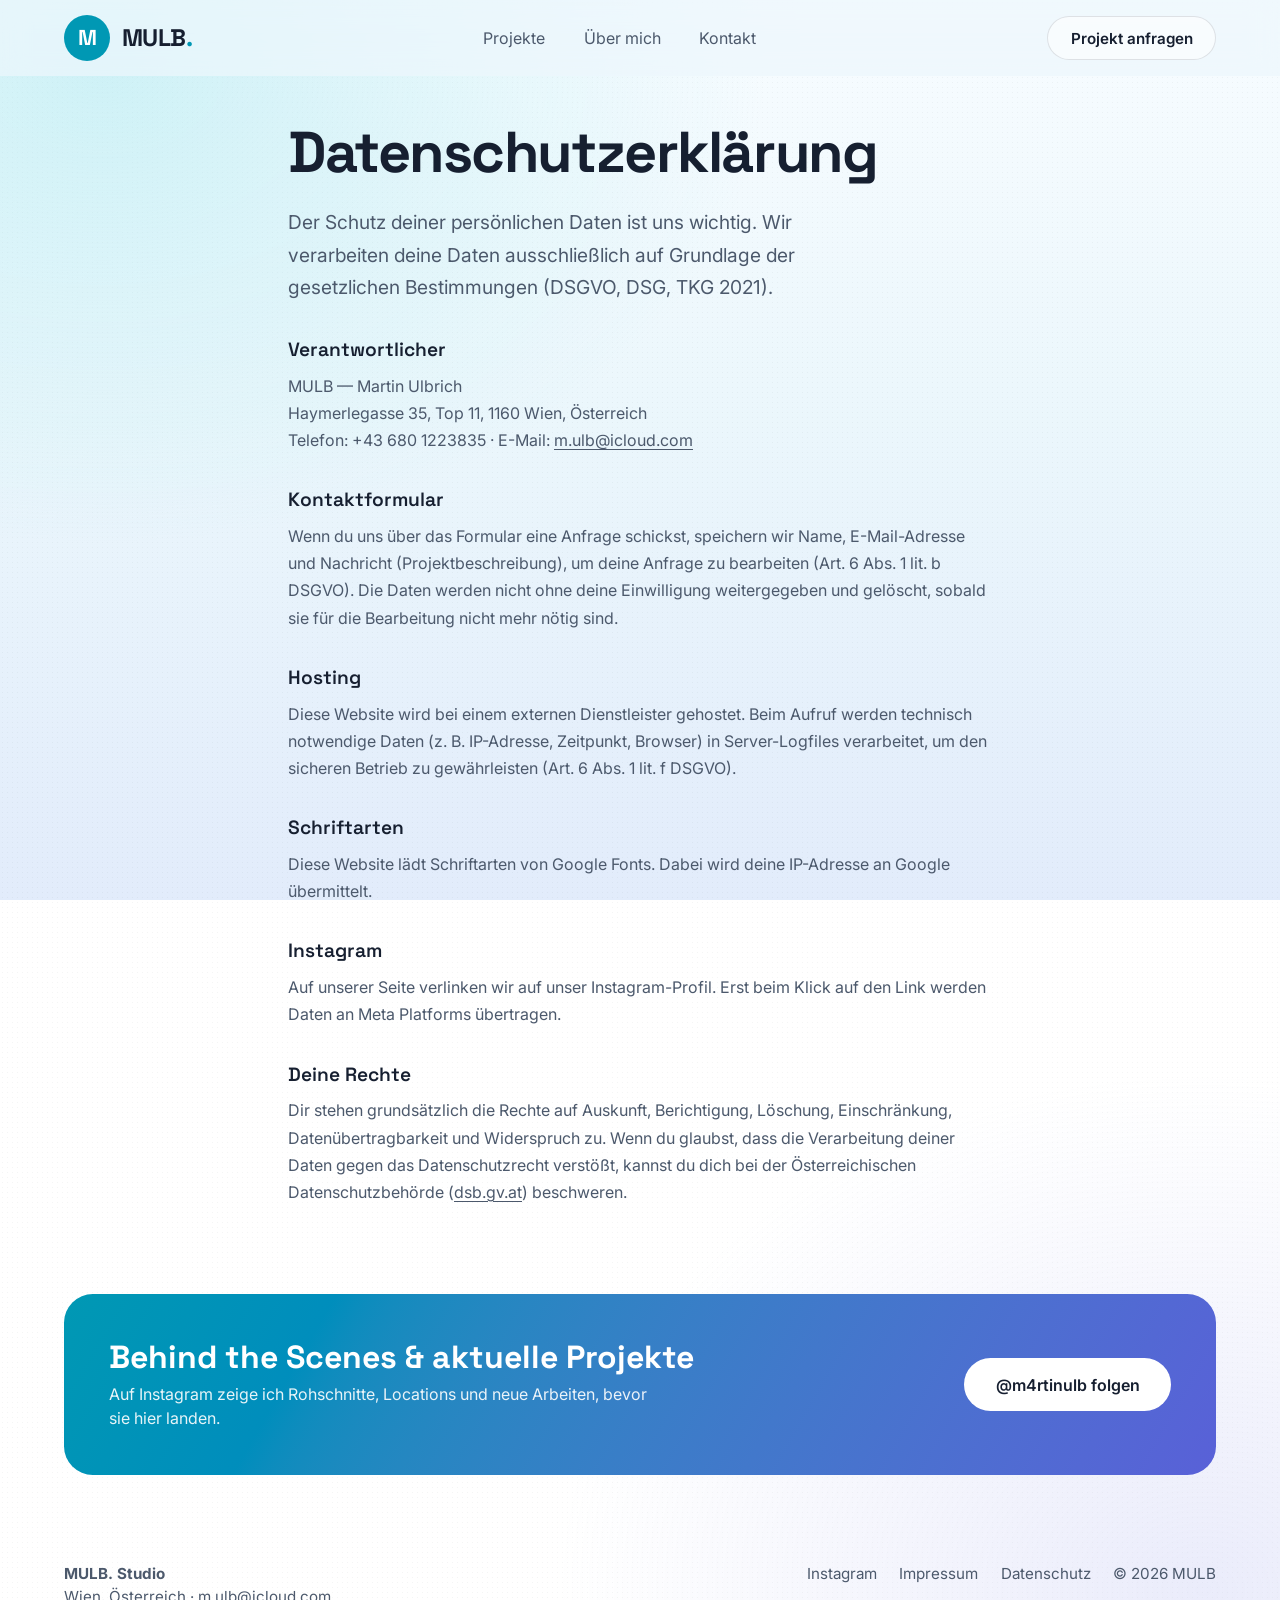
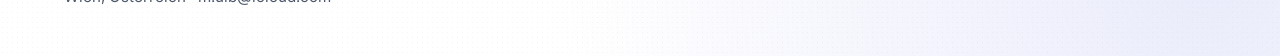
==== public/datenschutz/index.html @ 2d1d8f50 "mov to mp4 videos" ====
<!DOCTYPE html>
<html lang="de">
<head>
<meta charset="utf-8">
<meta name="viewport" content="width=device-width,initial-scale=1">
<title>Datenschutzerklärung — MULB Studio Wien</title>
<meta name="description" content="Wie MULB personenbezogene Daten gemäß DSGVO und österreichischem Datenschutzgesetz verarbeitet.">
<meta property="og:title" content="Datenschutzerklärung — MULB Studio Wien">
<meta property="og:description" content="Wie MULB personenbezogene Daten gemäß DSGVO und österreichischem Datenschutzgesetz verarbeitet.">
<meta property="og:type" content="website">
<meta name="twitter:card" content="summary">
<link rel="icon" href="data:image/svg+xml,%3Csvg xmlns='http://www.w3.org/2000/svg' viewBox='0 0 64 64'%3E%3Ccircle cx='32' cy='32' r='32' fill='%230891b2'/%3E%3Ctext x='32' y='43' font-size='34' font-family='Arial' font-weight='700' text-anchor='middle' fill='white'%3EM%3C/text%3E%3C/svg%3E">
<link rel="preconnect" href="https://fonts.googleapis.com">
<link rel="preconnect" href="https://fonts.gstatic.com" crossorigin>
<link href="https://fonts.googleapis.com/css2?family=Inter:wght@400;500;600&family=Space+Grotesk:wght@500;700&display=swap" rel="stylesheet">
<link rel="stylesheet" href="../css/style.css">
</head>
<body>
<div class="canvas">
<header class="site"><div class="wrap bar">
  <a class="logo" href="../index.html"><i>M</i><span>MULB<b>.</b></span></a>
  <nav><a href="../index.html#arbeiten">Projekte</a><a href="../index.html#ueber-mulb">Über mich</a><a href="../index.html#kontakt">Kontakt</a></nav>
  <a class="btn ghost small" href="../index.html#kontakt">Projekt anfragen</a>
</div></header>
<main>
<section class="doc"><div class="wrap narrow">
  <h1 class="h1">Datenschutzerklärung</h1>
  <p class="lead">Der Schutz deiner persönlichen Daten ist uns wichtig. Wir verarbeiten deine Daten ausschließlich auf Grundlage der gesetzlichen Bestimmungen (DSGVO, DSG, TKG 2021).</p>
  <h2>Verantwortlicher</h2>
  <p>MULB — Martin Ulbrich<br>Haymerlegasse 35, Top 11, 1160 Wien, Österreich<br>Telefon: +43 680 1223835 · E-Mail: <a href="mailto:m.ulb@icloud.com">m.ulb@icloud.com</a></p>
  <h2>Kontaktformular</h2>
  <p>Wenn du uns über das Formular eine Anfrage schickst, speichern wir Name, E-Mail-Adresse und Nachricht (Projektbeschreibung), um deine Anfrage zu bearbeiten (Art. 6 Abs. 1 lit. b DSGVO). Die Daten werden nicht ohne deine Einwilligung weitergegeben und gelöscht, sobald sie für die Bearbeitung nicht mehr nötig sind.</p>
  <h2>Hosting</h2>
  <p>Diese Website wird bei einem externen Dienstleister gehostet. Beim Aufruf werden technisch notwendige Daten (z. B. IP-Adresse, Zeitpunkt, Browser) in Server-Logfiles verarbeitet, um den sicheren Betrieb zu gewährleisten (Art. 6 Abs. 1 lit. f DSGVO).</p>
  <h2>Schriftarten</h2>
  <p>Diese Website lädt Schriftarten von Google Fonts. Dabei wird deine IP-Adresse an Google übermittelt.</p>
  <h2>Instagram</h2>
  <p>Auf unserer Seite verlinken wir auf unser Instagram-Profil. Erst beim Klick auf den Link werden Daten an Meta Platforms übertragen.</p>
  <h2>Deine Rechte</h2>
  <p>Dir stehen grundsätzlich die Rechte auf Auskunft, Berichtigung, Löschung, Einschränkung, Datenübertragbarkeit und Widerspruch zu. Wenn du glaubst, dass die Verarbeitung deiner Daten gegen das Datenschutzrecht verstößt, kannst du dich bei der Österreichischen Datenschutzbehörde (<a href="https://www.dsb.gv.at" target="_blank" rel="noopener">dsb.gv.at</a>) beschweren.</p>
</div></section>
</main>
<section class="insta"><div class="wrap">
  <div class="band"><div><h2>Behind the Scenes &amp; aktuelle Projekte</h2>
  <p>Auf Instagram zeige ich Rohschnitte, Locations und neue Arbeiten, bevor sie hier landen.</p></div>
  <a class="btn primary" href="https://www.instagram.com/m4rtinulb/" target="_blank" rel="noopener">@m4rtinulb folgen</a></div>
</div></section>
<footer><div class="wrap foot">
  <p><strong>MULB. Studio</strong><br>Wien, Österreich · <a href="mailto:m.ulb@icloud.com">m.ulb@icloud.com</a></p>
  <p class="links"><a href="https://www.instagram.com/m4rtinulb/" target="_blank" rel="noopener">Instagram</a><a href="../impressum/index.html">Impressum</a><a href="../datenschutz/index.html">Datenschutz</a><span>© 2026 MULB</span></p>
</div></footer>
</div>
<dialog id="lb"><span id="lbn"></span><button class="x" id="lbx" type="button" aria-label="Schließen"><svg viewBox="0 0 24 24" width="20" height="20" fill="none" stroke="currentColor" stroke-width="2.2" stroke-linecap="round"><path d="M6 6l12 12M18 6L6 18"/></svg></button><button class="nav prev" id="lbp" type="button" aria-label="Zurück"><svg viewBox="0 0 24 24" width="22" height="22" fill="none" stroke="currentColor" stroke-width="2.4" stroke-linecap="round" stroke-linejoin="round"><path d="M15 5l-7 7 7 7"/></svg></button><button class="nav next" id="lbnx" type="button" aria-label="Weiter"><svg viewBox="0 0 24 24" width="22" height="22" fill="none" stroke="currentColor" stroke-width="2.4" stroke-linecap="round" stroke-linejoin="round"><path d="M9 5l7 7-7 7"/></svg></button><div id="lbc"></div></dialog>
<script src="../js/galleries.js"></script>
<script src="../js/site.js"></script>
</body>
</html>
---- public/css/style.css ----
:root{--radius:1rem;--bg:oklch(95.5% .014 235);--fg:oklch(24% .035 262);--card:oklch(100% 0 0/.62);--primary:oklch(62% .125 214);--accent:oklch(55% .18 276);--muted:oklch(46% .035 258);--border:oklch(24% .035 262/.12);--display:"Space Grotesk",ui-sans-serif,system-ui,sans-serif}
*{box-sizing:border-box;margin:0;padding:0}
html{scroll-behavior:smooth;scroll-padding-top:90px}
body{font-family:Inter,ui-sans-serif,system-ui,sans-serif;color:var(--fg);line-height:1.5;-webkit-font-smoothing:antialiased;background:linear-gradient(oklch(99% .006 235) 0%,oklch(96.8% .014 226) 46%,oklch(94% .023 259) 100%) fixed}
img,video{display:block;max-width:100%;height:auto}
a{color:inherit;text-decoration:none}
ul,ol{list-style:none}
.canvas{position:relative;isolation:isolate;overflow-x:clip;min-height:100vh}
.canvas::before{content:"";position:absolute;inset:0;z-index:0;pointer-events:none;background-image:radial-gradient(72% 40% at 8% 4%,oklch(88% .07 205/.46),#0000 72%),radial-gradient(68% 42% at 94% 96%,oklch(82% .07 280/.3),#0000 74%),radial-gradient(circle,oklch(35% .03 260/.05) .6px,#0000 .8px);background-size:auto,auto,5px 5px}
.canvas>*{position:relative;z-index:1}
.wrap{max-width:80rem;margin:0 auto;padding:0 1.25rem}
.narrow{max-width:52rem}
@media(min-width:1024px){.wrap{padding:0 4rem}}
header.site{position:sticky;top:0;z-index:30;backdrop-filter:blur(14px);-webkit-backdrop-filter:blur(14px);background:oklch(97% .012 230/.7)}
.bar{display:flex;align-items:center;justify-content:space-between;gap:1rem;height:4.75rem}
.logo{display:flex;align-items:center;gap:.7rem;font-family:var(--display);font-weight:700;font-size:1.5rem;letter-spacing:-.02em}
.logo i{width:2.9rem;height:2.9rem;border-radius:50%;background:var(--primary);color:#fff;display:grid;place-items:center;font-style:normal;font-size:1.35rem}
.logo b{color:var(--primary)}
nav{display:none;gap:2.4rem;font-size:1rem;color:var(--muted)}
nav a:hover{color:var(--fg)}
@media(min-width:768px){nav{display:flex}}
.btn{display:inline-flex;align-items:center;justify-content:center;border-radius:999px;padding:.95rem 1.9rem;font:600 1rem Inter,sans-serif;cursor:pointer;border:1px solid transparent;transition:transform .2s,background .2s,border-color .2s;text-align:center}
.btn:hover{transform:translateY(-1px)}
.btn.primary{background:var(--primary);color:#fff}
.btn.primary:hover{background:oklch(57% .125 214)}
.btn.ghost{background:oklch(100% 0 0/.6);border-color:var(--border);color:var(--fg)}
.btn.ghost:hover{background:oklch(100% 0 0/.9)}
.btn.small{padding:.7rem 1.4rem;font-size:.95rem}
.btns{display:flex;flex-wrap:wrap;gap:.9rem}
.eyebrow{display:inline-block;border:1px solid var(--border);background:oklch(100% 0 0/.6);color:var(--primary);border-radius:999px;padding:.4rem 1.1rem;font-size:.78rem;letter-spacing:.2em;font-weight:500;text-transform:uppercase;margin-bottom:1.5rem}
.eyebrow.plain{border:0;background:none;padding:0;color:var(--primary);margin-bottom:.9rem}
.h1,h1{font-family:var(--display);font-weight:700;letter-spacing:-.025em;line-height:.98;font-size:clamp(3rem,7.4vw,6.2rem)}
.h2{font-family:var(--display);font-weight:700;letter-spacing:-.02em;line-height:1.05;font-size:clamp(2rem,4.2vw,3rem);margin-bottom:.75rem}
h3{font-family:var(--display);font-weight:700;letter-spacing:-.01em;font-size:1.3rem}
.grad{background:linear-gradient(90deg,var(--primary),var(--accent));-webkit-background-clip:text;background-clip:text;color:transparent}
.lead{font-size:1.2rem;color:var(--muted);max-width:34rem;margin:1.6rem 0 2rem}
.sub{color:var(--muted);max-width:38rem;margin-bottom:1.6rem}
.sub.wide{max-width:42rem}
section{padding:3.5rem 0}
.hero{padding:3rem 0 4rem}
.herogrid{display:grid;gap:3rem;align-items:center}
@media(min-width:1024px){.herogrid{grid-template-columns:minmax(0,1fr) minmax(18rem,24rem);gap:4rem}.hero{padding:4rem 0 5rem}}
.reel{justify-self:center;width:min(100%,24rem);aspect-ratio:9/16;max-height:42rem;background:oklch(100% 0 0/.9);border:1px solid var(--border);border-radius:2rem;padding:.7rem;box-shadow:0 24px 60px -24px oklch(40% .1 220/.4)}
.reelin{position:relative;width:100%;height:100%;border-radius:1.4rem;overflow:hidden;background:linear-gradient(150deg,oklch(88% .07 205),oklch(82% .07 280))}
.reelin video{width:100%;height:100%;object-fit:cover}
.mute{position:absolute;right:.9rem;bottom:.9rem;width:2.6rem;height:2.6rem;border-radius:50%;border:0;background:oklch(100% 0 0/.7);backdrop-filter:blur(8px);cursor:pointer;font-size:1.05rem}
.pgrid{display:grid;gap:1.5rem;grid-template-columns:1fr}
@media(min-width:560px){.pgrid{grid-template-columns:repeat(2,1fr)}}
@media(min-width:1024px){.pgrid{grid-template-columns:repeat(4,1fr)}}
.pcard h3{margin:1rem 0 .15rem}
.pcard p{color:var(--muted);font-size:.95rem}
.pimg{position:relative;aspect-ratio:4/5;border-radius:1.6rem;overflow:hidden;background:linear-gradient(140deg,oklch(88% .07 205),oklch(82% .07 280))}
.pimg img{width:100%;height:100%;object-fit:cover;transition:transform .5s}
.pcard:hover .pimg img{transform:scale(1.05)}
.pill{position:absolute;left:1rem;bottom:1rem;background:oklch(100% 0 0/.88);border-radius:999px;padding:.4rem 1rem;font-size:.85rem;font-weight:600}
.more{display:inline-block;margin-top:.5rem;color:var(--primary);font-weight:600;font-size:.95rem;transition:transform .2s}
a:hover>.more,.more:hover{transform:translateX(4px)}
.card{background:var(--card);border:1px solid var(--border);border-radius:1.8rem;backdrop-filter:blur(10px);-webkit-backdrop-filter:blur(10px)}
.packhead{display:flex;flex-wrap:wrap;gap:1.5rem;justify-content:space-between;align-items:flex-end;margin-bottom:2rem}
.packgrid{display:grid;gap:1.25rem}
@media(min-width:768px){.packgrid{grid-template-columns:repeat(2,1fr)}}
.pack{padding:2rem}
.pack p{color:var(--muted);margin:.6rem 0 1.1rem}
.pack ul li{padding:.3rem 0 .3rem 1.4rem;position:relative;font-size:.97rem}
.pack ul li::before{content:"";position:absolute;left:0;top:.8rem;width:.55rem;height:.55rem;border-radius:50%;background:linear-gradient(90deg,var(--primary),var(--accent))}
.pack .more{margin-top:1.2rem}
.num{display:block;font-family:var(--display);font-weight:700;color:var(--primary);font-size:.95rem;letter-spacing:.1em;margin-bottom:.6rem}
.note{color:var(--muted);margin-top:1.6rem;font-size:.95rem}
.steps{display:grid;gap:1.1rem;margin-top:1rem}
@media(min-width:900px){.steps{grid-template-columns:repeat(3,1fr)}}
.step{padding:1.8rem}
.step p{color:var(--muted);margin-top:.5rem}
.about{display:grid;gap:2.5rem;align-items:center}
@media(min-width:900px){.about{grid-template-columns:minmax(0,22rem) 1fr;gap:4rem}}
.portrait{aspect-ratio:4/5;border-radius:2rem;overflow:hidden;background:linear-gradient(140deg,oklch(88% .07 205),oklch(82% .07 280))}
.portrait img{width:100%;height:100%;object-fit:cover}
.faq{display:grid;gap:.8rem;margin-top:1rem}
.faq details{padding:1.2rem 1.5rem;border-radius:1.2rem}
.faq summary{cursor:pointer;font-weight:600;list-style:none;display:flex;justify-content:space-between;gap:1rem}
.faq summary::-webkit-details-marker{display:none}
.faq summary::after{content:"+";color:var(--primary);font-size:1.4rem;line-height:1}
.faq details[open] summary::after{content:"–"}
.faq p{color:var(--muted);margin-top:.8rem}
.contact{padding:clamp(1.5rem,4vw,3.5rem);display:grid;gap:2.5rem}
@media(min-width:900px){.contact{grid-template-columns:1fr 1fr}}
dl{display:grid;gap:.2rem;margin-top:1rem}
dt{font-size:.78rem;letter-spacing:.15em;text-transform:uppercase;color:var(--primary);font-weight:500;margin-top:.9rem}
dd a{text-decoration:underline;text-underline-offset:3px}
.cform{display:grid;gap:1rem}
.cform label{display:grid;gap:.4rem;font-weight:500;font-size:.95rem}
.cform input,.cform textarea{font:inherit;padding:.85rem 1rem;border-radius:1rem;border:1px solid var(--border);background:oklch(100% 0 0/.8);color:var(--fg)}
.cform input:focus,.cform textarea:focus{outline:2px solid var(--primary);outline-offset:1px}
.fine{color:var(--muted);font-size:.85rem}
.fine a,.doc a{text-decoration:underline;text-underline-offset:3px}
.insta .band{display:flex;flex-wrap:wrap;gap:1.5rem;justify-content:space-between;align-items:center;border-radius:1.8rem;padding:clamp(1.5rem,4vw,2.8rem);background:linear-gradient(120deg,oklch(62% .125 214),oklch(55% .18 276));color:#fff}
.insta h2{font-family:var(--display);font-size:clamp(1.4rem,2.6vw,2rem);line-height:1.15;margin-bottom:.4rem}
.insta p{opacity:.9;max-width:34rem}
.insta .btn.primary{background:#fff;color:var(--fg)}
footer{padding:2rem 0 3rem;color:var(--muted);font-size:.95rem}
.foot{display:flex;flex-wrap:wrap;gap:1rem;justify-content:space-between}
.foot a:hover{color:var(--fg)}
.links{display:flex;flex-wrap:wrap;gap:1.4rem}
.galhead{padding:2.5rem 0 1rem}
.back{display:block;width:fit-content;color:var(--muted);margin-bottom:1.5rem;font-size:.95rem}
.back:hover{color:var(--fg)}
.masonry{columns:2;column-gap:.8rem}
@media(min-width:900px){.masonry{columns:3;column-gap:1rem}}
.tile{display:block;width:100%;border:0;padding:0;margin:0 0 .8rem;break-inside:avoid;border-radius:1.2rem;overflow:hidden;background:oklch(24% .035 262/.06);cursor:zoom-in;position:relative}
@media(min-width:900px){.tile{margin-bottom:1rem}}
.tile img,.tile video{width:100%;height:auto;transition:transform .5s}
.tile video{aspect-ratio:9/16;object-fit:cover}
.tile:hover img,.tile:hover video{transform:scale(1.03)}
.tile.gone{display:none}
.tile .tag{position:absolute;top:.7rem;right:.7rem;background:oklch(100% 0 0/.88);border-radius:999px;padding:.2rem .7rem;font-size:.78rem;font-weight:600}
.cta{padding:clamp(1.5rem,4vw,3rem);display:flex;flex-wrap:wrap;gap:1.5rem;justify-content:space-between;align-items:center}
.doc{padding:3rem 0 2rem}
.doc h1{font-size:clamp(2.4rem,5vw,3.6rem)}
.doc h2{font-family:var(--display);font-size:1.2rem;font-weight:600;margin:2rem 0 .5rem}
.doc p{color:var(--muted);line-height:1.7}
dialog{border:0;background:transparent;padding:0;margin:0;width:100vw;height:100vh;max-width:none;max-height:none;overflow:hidden;color:#fff}
dialog[open]{display:flex;align-items:center;justify-content:center}
dialog::backdrop{background:oklch(15% .03 255/.92)}
#lbc{position:relative;display:flex;max-width:min(92vw,70rem);max-height:88vh;border-radius:1rem;overflow:hidden}
dialog img,dialog video{max-width:100%;max-height:88vh;display:block;object-fit:contain;background:#000}
.x,.nav{position:fixed;width:2.8rem;height:2.8rem;border:0;border-radius:50%;background:oklch(100% 0 0/.16);color:#fff;cursor:pointer;display:grid;place-items:center;backdrop-filter:blur(6px)}
.x:hover,.nav:hover{background:oklch(100% 0 0/.3)}
.x{top:1rem;right:1rem}
.nav{top:50%;transform:translateY(-50%)}
.nav.prev{left:1rem}.nav.next{right:1rem}
#lbn{position:fixed;top:1.5rem;left:1.5rem;font-size:.95rem;opacity:.85}
.mute{display:grid;place-items:center;color:var(--fg)}
.mute svg{width:1.25rem;height:1.25rem}
@media(max-width:600px){.nav{width:2.4rem;height:2.4rem}.nav.prev{left:.4rem}.nav.next{right:.4rem}}
:focus-visible{outline:3px solid var(--accent);outline-offset:3px}
@media(prefers-reduced-motion:reduce){*{transition:none!important;scroll-behavior:auto!important}}
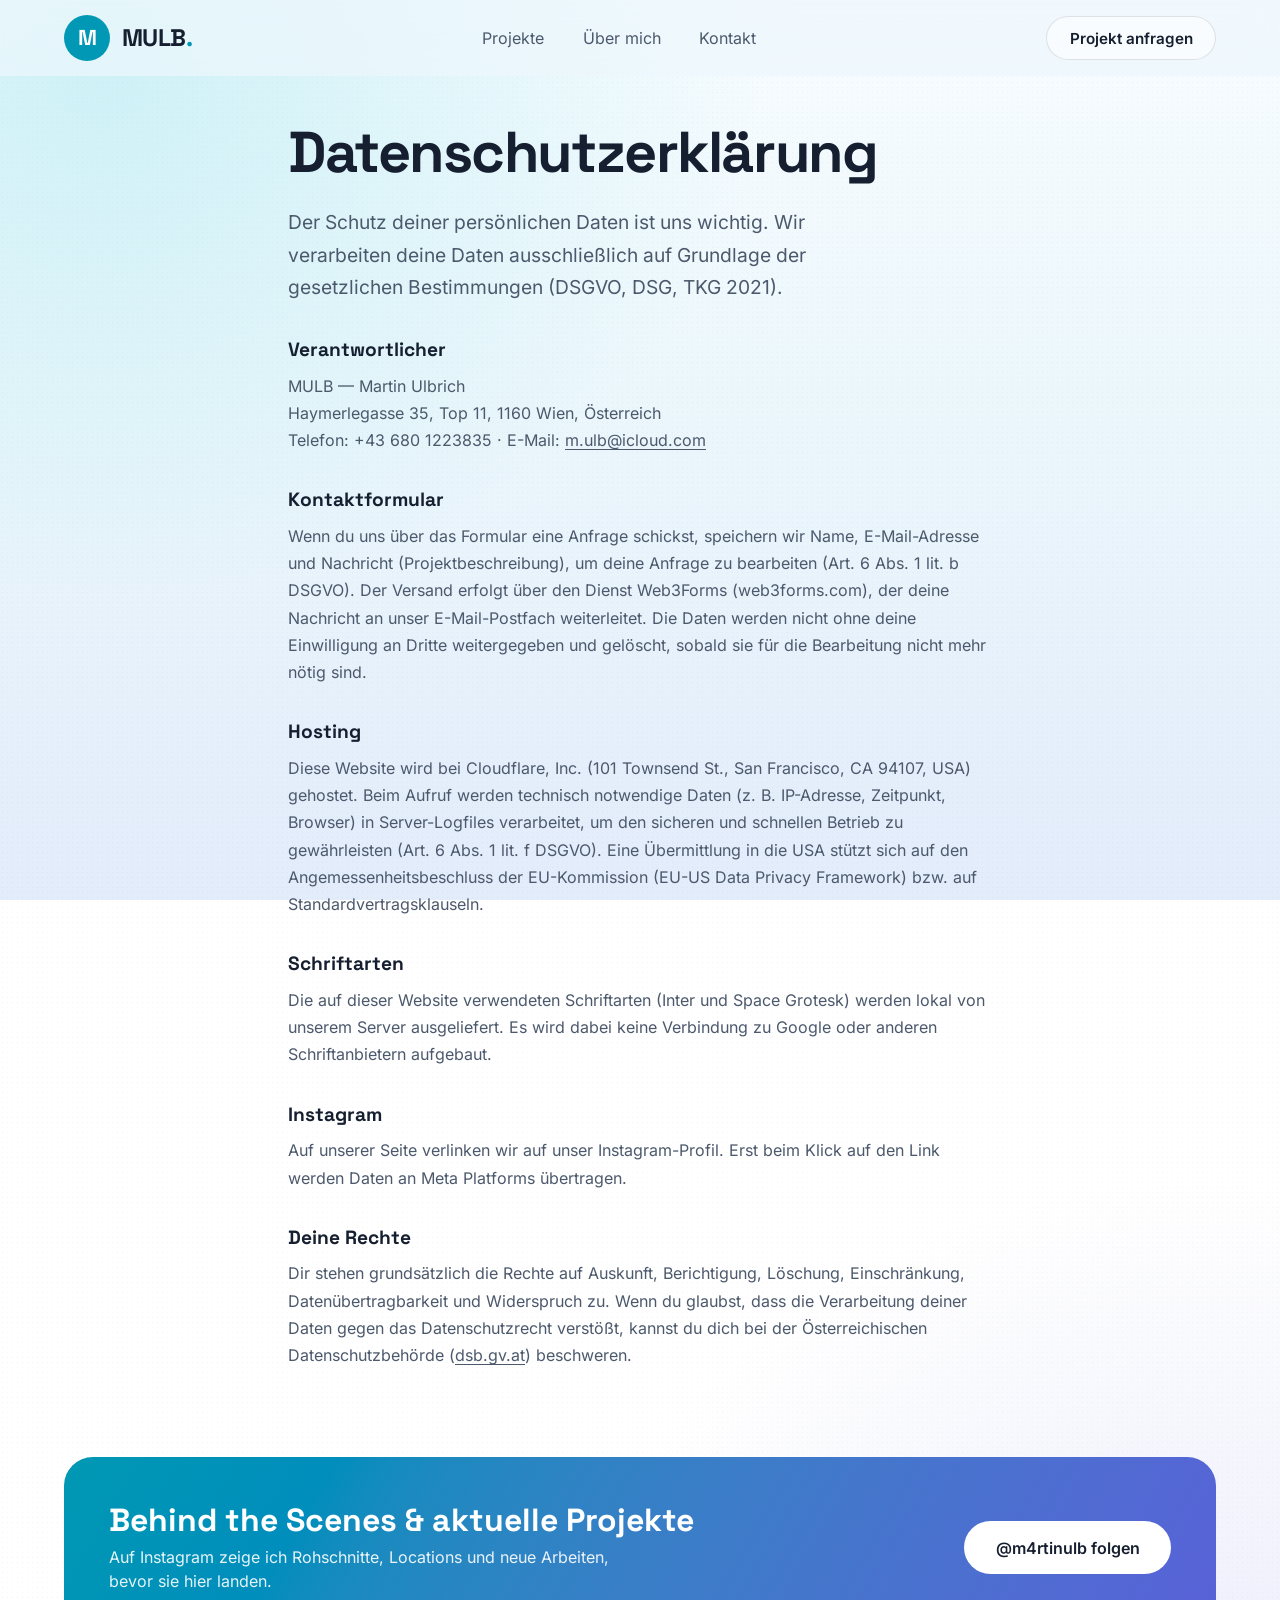
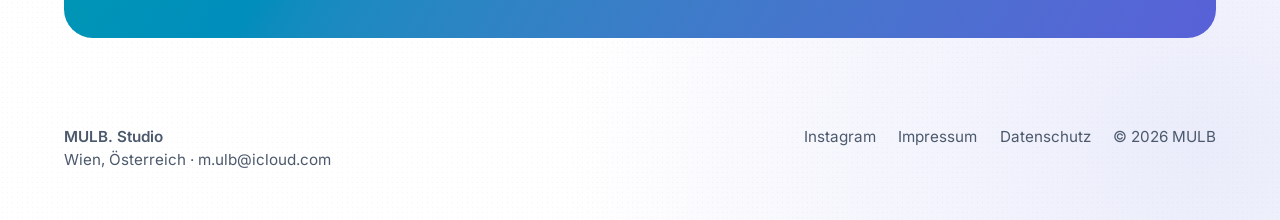
==== commit c3b7c500: "einiges" ====
--- a/public/datenschutz/index.html
+++ b/public/datenschutz/index.html
@@ -8,12 +8,15 @@
 <meta property="og:title" content="Datenschutzerklärung — MULB Studio Wien">
 <meta property="og:description" content="Wie MULB personenbezogene Daten gemäß DSGVO und österreichischem Datenschutzgesetz verarbeitet.">
 <meta property="og:type" content="website">
+<meta property="og:locale" content="de_AT">
+<meta property="og:image" content="https://mulbmedia.com/media/fashion/Fashion-1.jpg">
 <meta name="twitter:card" content="summary">
+<link rel="canonical" href="https://mulbmedia.com/datenschutz/">
+<meta property="og:url" content="https://mulbmedia.com/datenschutz/">
 <link rel="icon" href="data:image/svg+xml,%3Csvg xmlns='http://www.w3.org/2000/svg' viewBox='0 0 64 64'%3E%3Ccircle cx='32' cy='32' r='32' fill='%230891b2'/%3E%3Ctext x='32' y='43' font-size='34' font-family='Arial' font-weight='700' text-anchor='middle' fill='white'%3EM%3C/text%3E%3C/svg%3E">
-<link rel="preconnect" href="https://fonts.googleapis.com">
-<link rel="preconnect" href="https://fonts.gstatic.com" crossorigin>
-<link href="https://fonts.googleapis.com/css2?family=Inter:wght@400;500;600&family=Space+Grotesk:wght@500;700&display=swap" rel="stylesheet">
-<link rel="stylesheet" href="../css/style.css">
+<link rel="preload" href="../fonts/inter-latin-400-normal.woff2" as="font" type="font/woff2" crossorigin>
+<link rel="preload" href="../fonts/space-grotesk-latin-700-normal.woff2" as="font" type="font/woff2" crossorigin>
+<link rel="stylesheet" href="../css/style.css?v=9">
 </head>
 <body>
 <div class="canvas">
@@ -29,11 +32,11 @@
   <h2>Verantwortlicher</h2>
   <p>MULB — Martin Ulbrich<br>Haymerlegasse 35, Top 11, 1160 Wien, Österreich<br>Telefon: +43 680 1223835 · E-Mail: <a href="mailto:m.ulb@icloud.com">m.ulb@icloud.com</a></p>
   <h2>Kontaktformular</h2>
-  <p>Wenn du uns über das Formular eine Anfrage schickst, speichern wir Name, E-Mail-Adresse und Nachricht (Projektbeschreibung), um deine Anfrage zu bearbeiten (Art. 6 Abs. 1 lit. b DSGVO). Die Daten werden nicht ohne deine Einwilligung weitergegeben und gelöscht, sobald sie für die Bearbeitung nicht mehr nötig sind.</p>
+  <p>Wenn du uns über das Formular eine Anfrage schickst, speichern wir Name, E-Mail-Adresse und Nachricht (Projektbeschreibung), um deine Anfrage zu bearbeiten (Art. 6 Abs. 1 lit. b DSGVO). Der Versand erfolgt über den Dienst Web3Forms (web3forms.com), der deine Nachricht an unser E-Mail-Postfach weiterleitet. Die Daten werden nicht ohne deine Einwilligung an Dritte weitergegeben und gelöscht, sobald sie für die Bearbeitung nicht mehr nötig sind.</p>
   <h2>Hosting</h2>
-  <p>Diese Website wird bei einem externen Dienstleister gehostet. Beim Aufruf werden technisch notwendige Daten (z. B. IP-Adresse, Zeitpunkt, Browser) in Server-Logfiles verarbeitet, um den sicheren Betrieb zu gewährleisten (Art. 6 Abs. 1 lit. f DSGVO).</p>
+  <p>Diese Website wird bei Cloudflare, Inc. (101 Townsend St., San Francisco, CA 94107, USA) gehostet. Beim Aufruf werden technisch notwendige Daten (z. B. IP-Adresse, Zeitpunkt, Browser) in Server-Logfiles verarbeitet, um den sicheren und schnellen Betrieb zu gewährleisten (Art. 6 Abs. 1 lit. f DSGVO). Eine Übermittlung in die USA stützt sich auf den Angemessenheitsbeschluss der EU-Kommission (EU-US Data Privacy Framework) bzw. auf Standardvertragsklauseln.</p>
   <h2>Schriftarten</h2>
-  <p>Diese Website lädt Schriftarten von Google Fonts. Dabei wird deine IP-Adresse an Google übermittelt.</p>
+  <p>Die auf dieser Website verwendeten Schriftarten (Inter und Space Grotesk) werden lokal von unserem Server ausgeliefert. Es wird dabei keine Verbindung zu Google oder anderen Schriftanbietern aufgebaut.</p>
   <h2>Instagram</h2>
   <p>Auf unserer Seite verlinken wir auf unser Instagram-Profil. Erst beim Klick auf den Link werden Daten an Meta Platforms übertragen.</p>
   <h2>Deine Rechte</h2>
@@ -51,7 +54,8 @@
 </div></footer>
 </div>
 <dialog id="lb"><span id="lbn"></span><button class="x" id="lbx" type="button" aria-label="Schließen"><svg viewBox="0 0 24 24" width="20" height="20" fill="none" stroke="currentColor" stroke-width="2.2" stroke-linecap="round"><path d="M6 6l12 12M18 6L6 18"/></svg></button><button class="nav prev" id="lbp" type="button" aria-label="Zurück"><svg viewBox="0 0 24 24" width="22" height="22" fill="none" stroke="currentColor" stroke-width="2.4" stroke-linecap="round" stroke-linejoin="round"><path d="M15 5l-7 7 7 7"/></svg></button><button class="nav next" id="lbnx" type="button" aria-label="Weiter"><svg viewBox="0 0 24 24" width="22" height="22" fill="none" stroke="currentColor" stroke-width="2.4" stroke-linecap="round" stroke-linejoin="round"><path d="M9 5l7 7-7 7"/></svg></button><div id="lbc"></div></dialog>
-<script src="../js/galleries.js"></script>
-<script src="../js/site.js"></script>
+<script src="../js/config.js?v=9"></script>
+<script src="../js/galleries.js?v=9"></script>
+<script src="../js/site.js?v=9"></script>
 </body>
 </html>
--- a/public/css/style.css
+++ b/public/css/style.css
@@ -1,4 +1,9 @@
 
+@font-face{font-family:Inter;font-weight:400;font-style:normal;font-display:swap;src:url(../fonts/inter-latin-400-normal.woff2) format("woff2")}
+@font-face{font-family:Inter;font-weight:500;font-style:normal;font-display:swap;src:url(../fonts/inter-latin-500-normal.woff2) format("woff2")}
+@font-face{font-family:Inter;font-weight:600;font-style:normal;font-display:swap;src:url(../fonts/inter-latin-600-normal.woff2) format("woff2")}
+@font-face{font-family:"Space Grotesk";font-weight:500;font-style:normal;font-display:swap;src:url(../fonts/space-grotesk-latin-500-normal.woff2) format("woff2")}
+@font-face{font-family:"Space Grotesk";font-weight:700;font-style:normal;font-display:swap;src:url(../fonts/space-grotesk-latin-700-normal.woff2) format("woff2")}
 :root{--radius:1rem;--bg:oklch(95.5% .014 235);--fg:oklch(24% .035 262);--card:oklch(100% 0 0/.62);--primary:oklch(62% .125 214);--accent:oklch(55% .18 276);--muted:oklch(46% .035 258);--border:oklch(24% .035 262/.12);--display:"Space Grotesk",ui-sans-serif,system-ui,sans-serif}
 *{box-sizing:border-box;margin:0;padding:0}
 html{scroll-behavior:smooth;scroll-padding-top:90px}
@@ -10,6 +15,8 @@
 .canvas::before{content:"";position:absolute;inset:0;z-index:0;pointer-events:none;background-image:radial-gradient(72% 40% at 8% 4%,oklch(88% .07 205/.46),#0000 72%),radial-gradient(68% 42% at 94% 96%,oklch(82% .07 280/.3),#0000 74%),radial-gradient(circle,oklch(35% .03 260/.05) .6px,#0000 .8px);background-size:auto,auto,5px 5px}
 .canvas>*{position:relative;z-index:1}
 .wrap{max-width:80rem;margin:0 auto;padding:0 1.25rem}
+.wrap.wide{max-width:92rem}
+.h2.h2s{font-size:clamp(1.7rem,3vw,2.3rem);margin-bottom:2rem}
 .narrow{max-width:52rem}
 @media(min-width:1024px){.wrap{padding:0 4rem}}
 header.site{position:sticky;top:0;z-index:30;backdrop-filter:blur(14px);-webkit-backdrop-filter:blur(14px);background:oklch(97% .012 230/.7)}
@@ -50,10 +57,12 @@
 @media(min-width:1024px){.pgrid{grid-template-columns:repeat(4,1fr)}}
 .pcard h3{margin:1rem 0 .15rem}
 .pcard p{color:var(--muted);font-size:.95rem}
-.pimg{position:relative;aspect-ratio:4/5;border-radius:1.6rem;overflow:hidden;background:linear-gradient(140deg,oklch(88% .07 205),oklch(82% .07 280))}
+.pimg{position:relative;aspect-ratio:3/4;border-radius:1.6rem;overflow:hidden;background:linear-gradient(140deg,oklch(88% .07 205),oklch(82% .07 280))}
 .pimg img{width:100%;height:100%;object-fit:cover;transition:transform .5s}
 .pcard:hover .pimg img{transform:scale(1.05)}
-.pill{position:absolute;left:1rem;bottom:1rem;background:oklch(100% 0 0/.88);border-radius:999px;padding:.4rem 1rem;font-size:.85rem;font-weight:600}
+.pcard:hover .pill,.pcard:focus-visible .pill{opacity:1;transform:none}
+@media(hover:none){.pill{opacity:1;transform:none}}
+.pill{opacity:0;transform:translateY(.4rem);transition:opacity .25s,transform .25s;position:absolute;left:1rem;bottom:1rem;background:oklch(100% 0 0/.88);border-radius:999px;padding:.4rem 1rem;font-size:.85rem;font-weight:600}
 .more{display:inline-block;margin-top:.5rem;color:var(--primary);font-weight:600;font-size:.95rem;transition:transform .2s}
 a:hover>.more,.more:hover{transform:translateX(4px)}
 .card{background:var(--card);border:1px solid var(--border);border-radius:1.8rem;backdrop-filter:blur(10px);-webkit-backdrop-filter:blur(10px)}
@@ -66,15 +75,22 @@
 .pack ul li::before{content:"";position:absolute;left:0;top:.8rem;width:.55rem;height:.55rem;border-radius:50%;background:linear-gradient(90deg,var(--primary),var(--accent))}
 .pack .more{margin-top:1.2rem}
 .num{display:block;font-family:var(--display);font-weight:700;color:var(--primary);font-size:.95rem;letter-spacing:.1em;margin-bottom:.6rem}
+.step .num{flex:none;display:grid;place-items:center;width:2.4rem;height:2.4rem;border-radius:50%;background:var(--primary);color:#fff;font-size:1rem;letter-spacing:0;margin:0}
 .note{color:var(--muted);margin-top:1.6rem;font-size:.95rem}
 .steps{display:grid;gap:1.1rem;margin-top:1rem}
 @media(min-width:900px){.steps{grid-template-columns:repeat(3,1fr)}}
 .step{padding:1.8rem}
-.step p{color:var(--muted);margin-top:.5rem}
-.about{display:grid;gap:2.5rem;align-items:center}
-@media(min-width:900px){.about{grid-template-columns:minmax(0,22rem) 1fr;gap:4rem}}
-.portrait{aspect-ratio:4/5;border-radius:2rem;overflow:hidden;background:linear-gradient(140deg,oklch(88% .07 205),oklch(82% .07 280))}
+.sh{display:flex;align-items:center;gap:.9rem;min-height:3.4rem}
+.sh h3{margin:0;line-height:1.25;font-size:1.1rem}
+.step p{color:var(--muted);margin-top:.9rem}
+.about{display:grid;gap:2rem;align-items:center;padding:1.5rem}
+@media(min-width:900px){.about{padding:clamp(2rem,4vw,4rem)}}
+@media(min-width:900px){.about{grid-template-columns:clamp(14rem,23%,22rem) 1fr;gap:clamp(2rem,3.4vw,3.5rem)}}
+.portrait{aspect-ratio:3/4;border-radius:1.6rem;box-shadow:0 14px 34px -18px oklch(30% .05 255/.45);overflow:hidden;background:linear-gradient(140deg,oklch(88% .07 205),oklch(82% .07 280))}
 .portrait img{width:100%;height:100%;object-fit:cover}
+.about .h2{font-size:clamp(1.8rem,3vw,2.4rem);margin-bottom:1rem}
+.about .sub{margin:0 0 .9rem}
+.about .btn{margin-top:.8rem}
 .faq{display:grid;gap:.8rem;margin-top:1rem}
 .faq details{padding:1.2rem 1.5rem;border-radius:1.2rem}
 .faq summary{cursor:pointer;font-weight:600;list-style:none;display:flex;justify-content:space-between;gap:1rem}
@@ -112,7 +128,7 @@
 .tile video{aspect-ratio:9/16;object-fit:cover}
 .tile:hover img,.tile:hover video{transform:scale(1.03)}
 .tile.gone{display:none}
-.tile .tag{position:absolute;top:.7rem;right:.7rem;background:oklch(100% 0 0/.88);border-radius:999px;padding:.2rem .7rem;font-size:.78rem;font-weight:600}
+.tile .tag{display:none!important;position:absolute;top:.7rem;right:.7rem;background:oklch(100% 0 0/.88);border-radius:999px;padding:.2rem .7rem;font-size:.78rem;font-weight:600}
 .cta{padding:clamp(1.5rem,4vw,3rem);display:flex;flex-wrap:wrap;gap:1.5rem;justify-content:space-between;align-items:center}
 .doc{padding:3rem 0 2rem}
 .doc h1{font-size:clamp(2.4rem,5vw,3.6rem)}
@@ -130,6 +146,7 @@
 .nav.prev{left:1rem}.nav.next{right:1rem}
 #lbn{position:fixed;top:1.5rem;left:1.5rem;font-size:.95rem;opacity:.85}
 .mute{display:grid;place-items:center;color:var(--fg)}
+.tilemute{z-index:2}
 .mute svg{width:1.25rem;height:1.25rem}
 @media(max-width:600px){.nav{width:2.4rem;height:2.4rem}.nav.prev{left:.4rem}.nav.next{right:.4rem}}
 :focus-visible{outline:3px solid var(--accent);outline-offset:3px}
